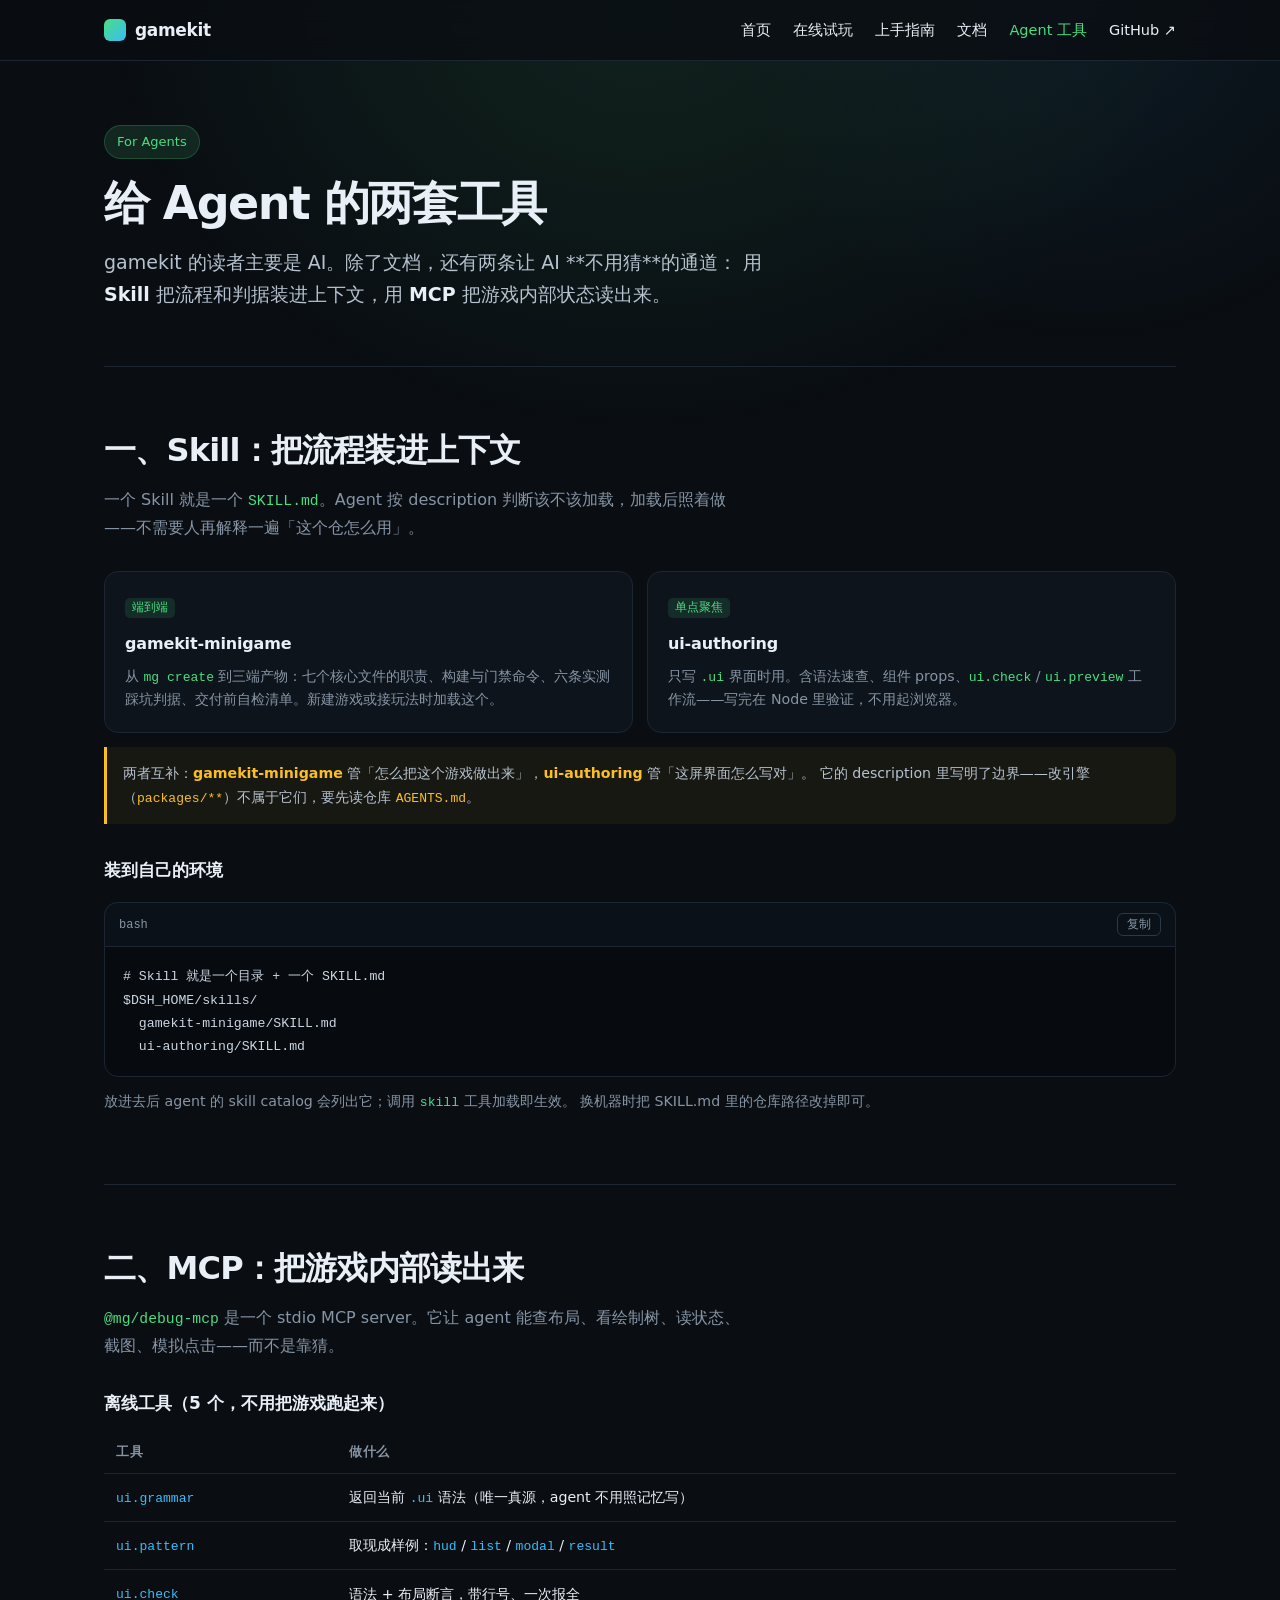
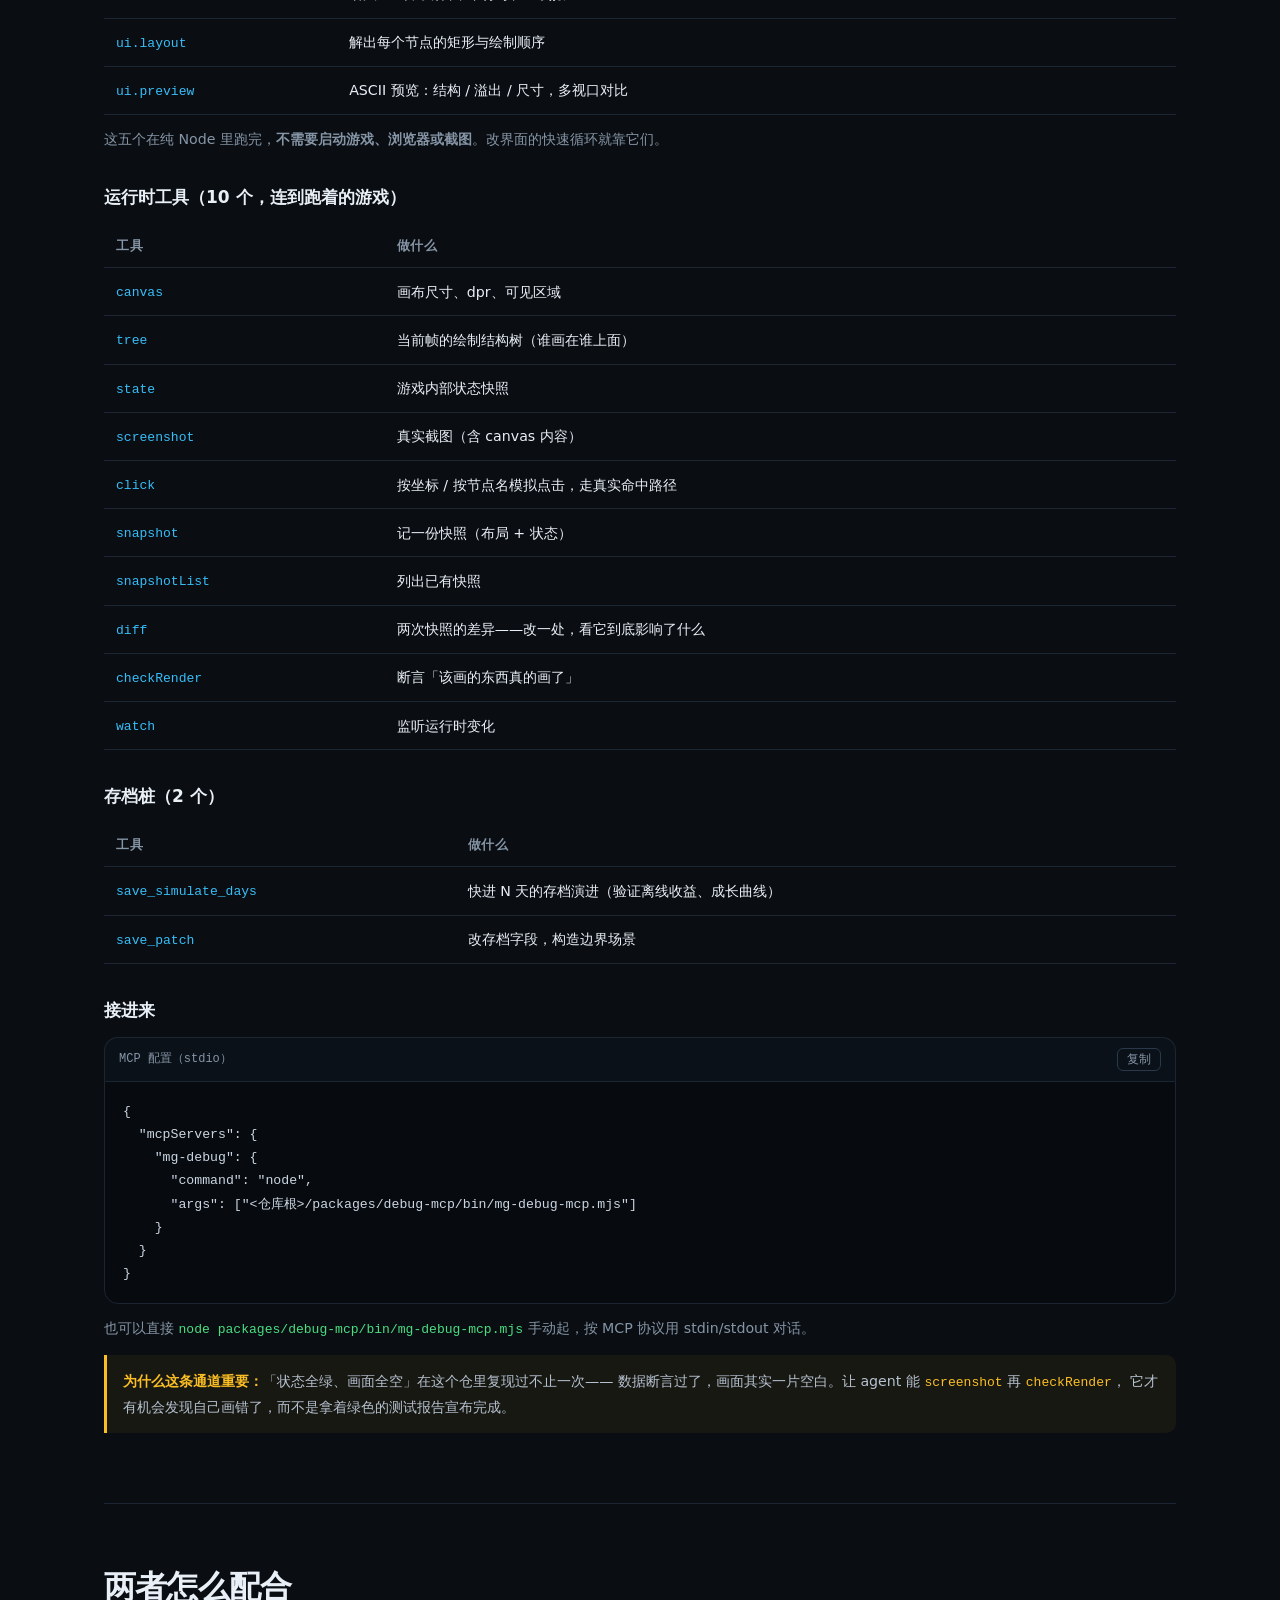
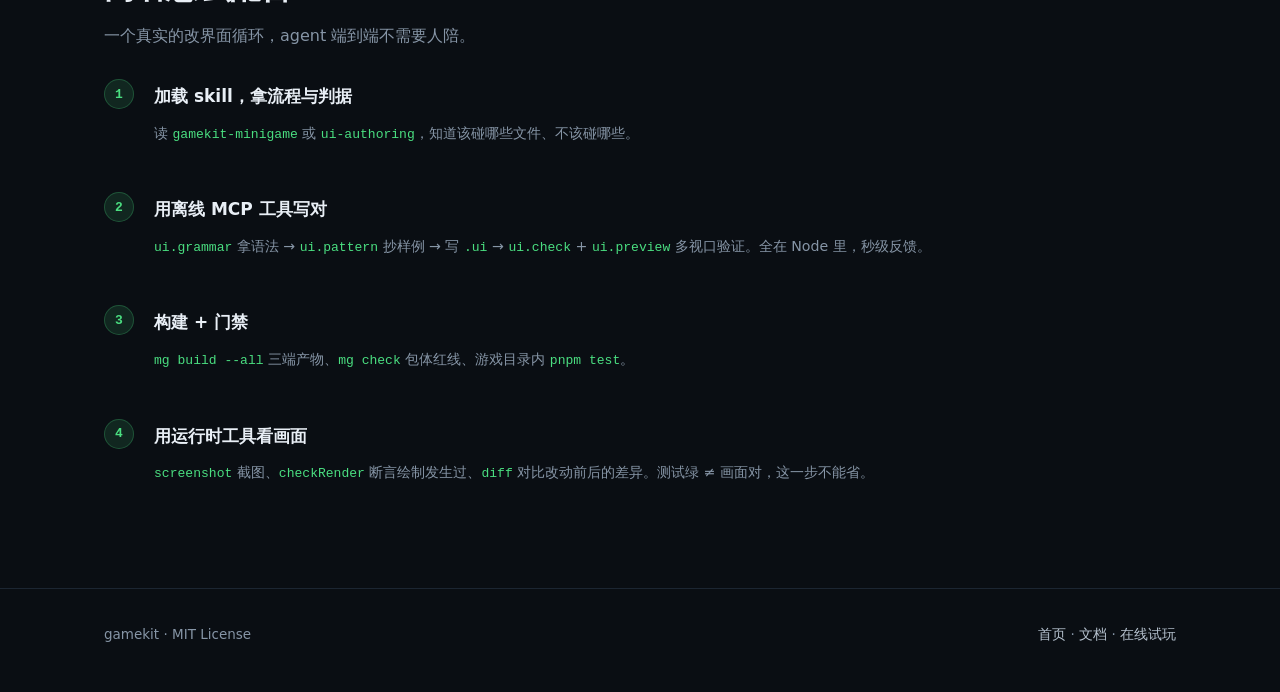
==== agent.html @ 09aaa3b7 "feat(agent): 新增 Agent 工具页（Skill 与 MCP 介绍），导航加一项并改成窄屏两行" ====
<!DOCTYPE html>
<html lang="zh-CN">
<head>
<meta charset="utf-8">
<meta name="viewport" content="width=device-width, initial-scale=1">
<title>Agent 工具 — gamekit</title>
<meta name="description" content="gamekit 给 AI 代理准备的两套工具：Skill（把流程与判据装进 agent 的上下文）和 MCP（把游戏内部状态暴露给 agent）。">
<link rel="icon" href="data:,">
<link rel="stylesheet" href="assets/style.css?v=5">
</head>
<body>

<header class="nav">
  <div class="nav-inner">
    <a class="logo" href="index.html"><span class="logo-mark"></span>gamekit</a>
    <nav class="nav-links">
      <a href="index.html">首页</a>
      <a href="play.html">在线试玩</a>
      <a href="guide.html">上手指南</a>
      <a href="docs.html">文档</a>
      <a href="agent.html">Agent 工具</a>
      <a href="https://github.com/ahao0150/gamekit">GitHub ↗</a>
    </nav>
  </div>
</header>

<main class="wrap">

  <section style="border-top:0;padding-top:64px">
    <span class="eyebrow">For Agents</span>
    <h1 style="font-size:clamp(30px,5vw,46px)">给 Agent 的两套工具</h1>
    <p class="lede">
      gamekit 的读者主要是 AI。除了文档，还有两条让 AI **不用猜**的通道：
      用 <strong>Skill</strong> 把流程和判据装进上下文，用 <strong>MCP</strong> 把游戏内部状态读出来。
    </p>
  </section>

  <section>
    <div class="section-head">
      <h2>一、Skill：把流程装进上下文</h2>
      <p>一个 Skill 就是一个 <code>SKILL.md</code>。Agent 按 description 判断该不该加载，加载后照着做——不需要人再解释一遍「这个仓怎么用」。</p>
    </div>

    <div class="grid grid-2">
      <div class="card">
        <span class="tag">端到端</span>
        <h3>gamekit-minigame</h3>
        <p>从 <code>mg create</code> 到三端产物：七个核心文件的职责、构建与门禁命令、六条实测踩坑判据、交付前自检清单。新建游戏或接玩法时加载这个。</p>
      </div>
      <div class="card">
        <span class="tag">单点聚焦</span>
        <h3>ui-authoring</h3>
        <p>只写 <code>.ui</code> 界面时用。含语法速查、组件 props、<code>ui.check</code> / <code>ui.preview</code> 工作流——写完在 Node 里验证，不用起浏览器。</p>
      </div>
    </div>

    <div class="note">
      两者互补：<strong>gamekit-minigame</strong> 管「怎么把这个游戏做出来」，<strong>ui-authoring</strong> 管「这屏界面怎么写对」。
      它的 description 里写明了边界——改引擎（<code>packages/**</code>）不属于它们，要先读仓库 <code>AGENTS.md</code>。
    </div>

    <h3 style="margin-top:32px;font-size:17px">装到自己的环境</h3>
    <div class="code-block">
      <div class="code-head"><span>bash</span><button class="copy">复制</button></div>
      <pre><code># Skill 就是一个目录 + 一个 SKILL.md
$DSH_HOME/skills/
  gamekit-minigame/SKILL.md
  ui-authoring/SKILL.md</code></pre>
    </div>
    <p style="color:var(--muted);font-size:14.2px;margin-top:12px">
      放进去后 agent 的 skill catalog 会列出它；调用 <code>skill</code> 工具加载即生效。
      换机器时把 SKILL.md 里的仓库路径改掉即可。
    </p>
  </section>

  <section>
    <div class="section-head">
      <h2>二、MCP：把游戏内部读出来</h2>
      <p><code>@mg/debug-mcp</code> 是一个 stdio MCP server。它让 agent 能查布局、看绘制树、读状态、截图、模拟点击——而不是靠猜。</p>
    </div>

    <h3 style="font-size:17px;margin-bottom:12px">离线工具（5 个，不用把游戏跑起来）</h3>
    <table>
      <thead><tr><th>工具</th><th>做什么</th></tr></thead>
      <tbody>
        <tr><td><code>ui.grammar</code></td><td>返回当前 <code>.ui</code> 语法（唯一真源，agent 不用照记忆写）</td></tr>
        <tr><td><code>ui.pattern</code></td><td>取现成样例：<code>hud</code> / <code>list</code> / <code>modal</code> / <code>result</code></td></tr>
        <tr><td><code>ui.check</code></td><td>语法 + 布局断言，带行号、一次报全</td></tr>
        <tr><td><code>ui.layout</code></td><td>解出每个节点的矩形与绘制顺序</td></tr>
        <tr><td><code>ui.preview</code></td><td>ASCII 预览：结构 / 溢出 / 尺寸，多视口对比</td></tr>
      </tbody>
    </table>
    <p style="color:var(--muted);font-size:14.2px;margin-top:12px">
      这五个在纯 Node 里跑完，<strong>不需要启动游戏、浏览器或截图</strong>。改界面的快速循环就靠它们。
    </p>

    <h3 style="font-size:17px;margin:32px 0 12px">运行时工具（10 个，连到跑着的游戏）</h3>
    <table>
      <thead><tr><th>工具</th><th>做什么</th></tr></thead>
      <tbody>
        <tr><td><code>canvas</code></td><td>画布尺寸、dpr、可见区域</td></tr>
        <tr><td><code>tree</code></td><td>当前帧的绘制结构树（谁画在谁上面）</td></tr>
        <tr><td><code>state</code></td><td>游戏内部状态快照</td></tr>
        <tr><td><code>screenshot</code></td><td>真实截图（含 canvas 内容）</td></tr>
        <tr><td><code>click</code></td><td>按坐标 / 按节点名模拟点击，走真实命中路径</td></tr>
        <tr><td><code>snapshot</code></td><td>记一份快照（布局 + 状态）</td></tr>
        <tr><td><code>snapshotList</code></td><td>列出已有快照</td></tr>
        <tr><td><code>diff</code></td><td>两次快照的差异——改一处，看它到底影响了什么</td></tr>
        <tr><td><code>checkRender</code></td><td>断言「该画的东西真的画了」</td></tr>
        <tr><td><code>watch</code></td><td>监听运行时变化</td></tr>
      </tbody>
    </table>

    <h3 style="font-size:17px;margin:32px 0 12px">存档桩（2 个）</h3>
    <table>
      <thead><tr><th>工具</th><th>做什么</th></tr></thead>
      <tbody>
        <tr><td><code>save_simulate_days</code></td><td>快进 N 天的存档演进（验证离线收益、成长曲线）</td></tr>
        <tr><td><code>save_patch</code></td><td>改存档字段，构造边界场景</td></tr>
      </tbody>
    </table>

    <h3 style="font-size:17px;margin:32px 0 12px">接进来</h3>
    <div class="code-block">
      <div class="code-head"><span>MCP 配置（stdio）</span><button class="copy">复制</button></div>
      <pre><code>{
  "mcpServers": {
    "mg-debug": {
      "command": "node",
      "args": ["&lt;仓库根&gt;/packages/debug-mcp/bin/mg-debug-mcp.mjs"]
    }
  }
}</code></pre>
    </div>
    <p style="color:var(--muted);font-size:14.2px;margin-top:12px">
      也可以直接 <code>node packages/debug-mcp/bin/mg-debug-mcp.mjs</code> 手动起，按 MCP 协议用 stdin/stdout 对话。
    </p>

    <div class="note">
      <strong>为什么这条通道重要：</strong>「状态全绿、画面全空」在这个仓里复现过不止一次——
      数据断言过了，画面其实一片空白。让 agent 能 <code>screenshot</code> 再 <code>checkRender</code>，
      它才有机会发现自己画错了，而不是拿着绿色的测试报告宣布完成。
    </div>
  </section>

  <section>
    <div class="section-head">
      <h2>两者怎么配合</h2>
      <p>一个真实的改界面循环，agent 端到端不需要人陪。</p>
    </div>
    <div class="step">
      <div class="step-num">1</div>
      <div>
        <h3>加载 skill，拿流程与判据</h3>
        <p>读 <code>gamekit-minigame</code> 或 <code>ui-authoring</code>，知道该碰哪些文件、不该碰哪些。</p>
      </div>
    </div>
    <div class="step">
      <div class="step-num">2</div>
      <div>
        <h3>用离线 MCP 工具写对</h3>
        <p><code>ui.grammar</code> 拿语法 → <code>ui.pattern</code> 抄样例 → 写 <code>.ui</code> → <code>ui.check</code> + <code>ui.preview</code> 多视口验证。全在 Node 里，秒级反馈。</p>
      </div>
    </div>
    <div class="step">
      <div class="step-num">3</div>
      <div>
        <h3>构建 + 门禁</h3>
        <p><code>mg build --all</code> 三端产物、<code>mg check</code> 包体红线、游戏目录内 <code>pnpm test</code>。</p>
      </div>
    </div>
    <div class="step">
      <div class="step-num">4</div>
      <div>
        <h3>用运行时工具看画面</h3>
        <p><code>screenshot</code> 截图、<code>checkRender</code> 断言绘制发生过、<code>diff</code> 对比改动前后的差异。测试绿 ≠ 画面对，这一步不能省。</p>
      </div>
    </div>
  </section>

</main>

<footer>
  <div class="wrap footer-inner">
    <span>gamekit · MIT License</span>
    <span><a href="index.html">首页</a> · <a href="docs.html">文档</a> · <a href="play.html">在线试玩</a></span>
  </div>
</footer>

<script src="assets/app.js"></script>
</body>
</html>
---- assets/style.css ----
/* gamekit 站点样式：深色 + 单强调色，无外部依赖，GitHub Pages 直接可用 */
:root {
  --bg: #0a0e13;
  --panel: #0e141b;
  --panel-hi: #121a23;
  --line: #1c2632;
  --line-hi: #2a3949;
  --ink: #e9eff6;
  --ink-dim: #b6c2cf;
  --muted: #8695a6;
  --accent: #4ade80;
  --accent-soft: rgba(74, 222, 128, 0.12);
  --blue: #38bdf8;
  --amber: #fbbf24;
  --radius: 14px;
  --max: 1120px;
  --mono: ui-monospace, SFMono-Regular, "SF Mono", Menlo, Consolas, "Liberation Mono", monospace;
}

* { box-sizing: border-box; }

html { scroll-behavior: smooth; }

body {
  margin: 0;
  background: var(--bg);
  color: var(--ink);
  font: 16px/1.7 system-ui, -apple-system, "Segoe UI", "PingFang SC", "Hiragino Sans GB", "Microsoft YaHei", sans-serif;
  -webkit-font-smoothing: antialiased;
}

/* 顶部光晕 */
body::before {
  content: "";
  position: fixed;
  inset: 0 0 auto 0;
  height: 620px;
  background:
    radial-gradient(60% 100% at 50% 0%, rgba(74, 222, 128, 0.1), transparent 70%),
    radial-gradient(40% 80% at 85% 0%, rgba(56, 189, 248, 0.07), transparent 70%);
  pointer-events: none;
  z-index: 0;
}

a { color: var(--ink); text-decoration: none; transition: color 0.16s; }
a:hover { color: var(--accent); }

.wrap { position: relative; z-index: 1; max-width: var(--max); margin: 0 auto; padding: 0 24px; }

/* —— 导航 —— */
.nav {
  position: sticky; top: 0; z-index: 10;
  backdrop-filter: blur(12px);
  background: rgba(10, 14, 19, 0.82);
  border-bottom: 1px solid var(--line);
}
.nav-inner {
  display: flex; align-items: center; gap: 28px;
  height: 60px; max-width: var(--max); margin: 0 auto; padding: 0 24px;
}
.logo { display: flex; align-items: center; gap: 9px; font-weight: 700; font-size: 17px; letter-spacing: -0.02em; }
.logo-mark {
  width: 22px; height: 22px; border-radius: 6px;
  background: linear-gradient(135deg, var(--accent), var(--blue));
}
.nav-links { display: flex; gap: 22px; margin-left: auto; font-size: 14.5px; color: var(--ink-dim); }
.nav-links a:hover, .nav-links a.active { color: var(--accent); }

/* —— Hero —— */
.hero { padding: 86px 0 62px; }
.eyebrow {
  display: inline-flex; align-items: center; gap: 8px;
  font-size: 13px; color: var(--accent);
  background: var(--accent-soft);
  border: 1px solid rgba(74, 222, 128, 0.22);
  border-radius: 999px; padding: 5px 12px;
}
h1 {
  font-size: clamp(38px, 6vw, 62px);
  line-height: 1.06; letter-spacing: -0.035em;
  margin: 20px 0 0;
}
h1 .grad {
  background: linear-gradient(100deg, var(--accent), var(--blue));
  -webkit-background-clip: text; background-clip: text; color: transparent;
}
.lede { font-size: clamp(16px, 2vw, 19px); color: var(--ink-dim); max-width: 680px; margin: 18px 0 0; }
.lede strong { color: var(--ink); font-weight: 600; }

.badges { display: flex; flex-wrap: wrap; gap: 8px; margin-top: 26px; }
.badge {
  font: 500 12.5px/1 var(--mono); color: var(--ink-dim);
  border: 1px solid var(--line-hi); border-radius: 7px;
  padding: 7px 10px; background: var(--panel);
}

.actions { display: flex; flex-wrap: wrap; gap: 12px; margin-top: 30px; }
.btn {
  display: inline-flex; align-items: center; gap: 8px;
  height: 44px; padding: 0 20px; border-radius: 10px;
  font-weight: 600; font-size: 14.5px;
  border: 1px solid transparent; transition: 0.18s;
}
.btn-primary { background: var(--accent); color: #05130b; }
.btn-primary:hover { background: #6ee7a0; color: #05130b; transform: translateY(-1px); }
.btn-ghost { border-color: var(--line-hi); color: var(--ink); background: var(--panel); }
.btn-ghost:hover { border-color: var(--accent); color: var(--accent); }

/* —— 区块 —— */
section { padding: 56px 0; border-top: 1px solid var(--line); }
.section-head { margin-bottom: 30px; }
h2 { font-size: clamp(24px, 3.4vw, 32px); letter-spacing: -0.025em; margin: 0 0 8px; }
.section-head p { color: var(--muted); margin: 0; max-width: 640px; }

/* —— 卡片 —— */
.grid { display: grid; gap: 14px; }
.grid-2 { grid-template-columns: repeat(2, minmax(0, 1fr)); }
.grid-3 { grid-template-columns: repeat(3, minmax(0, 1fr)); }
.grid-4 { grid-template-columns: repeat(4, minmax(0, 1fr)); }

.card {
  background: var(--panel); border: 1px solid var(--line);
  border-radius: var(--radius); padding: 20px; transition: 0.18s;
}
.card:hover { border-color: var(--line-hi); background: var(--panel-hi); transform: translateY(-2px); }
.card h3 { font-size: 16px; margin: 0 0 8px; letter-spacing: -0.01em; }
.card p { margin: 0; color: var(--muted); font-size: 14.2px; line-height: 1.65; }
.card .tag {
  display: inline-block; font: 500 11.5px/1 var(--mono); color: var(--accent);
  background: var(--accent-soft); border-radius: 5px; padding: 4px 7px; margin-bottom: 12px;
}
.card-link { display: block; }
.card-link:hover h3 { color: var(--accent); }

/* —— 代码 —— */
.code-block { margin: 0; }
.code-head {
  display: flex; align-items: center; gap: 10px;
  font: 500 12px/1 var(--mono); color: var(--muted);
  background: #0a1118; border: 1px solid var(--line); border-bottom: 0;
  border-radius: var(--radius) var(--radius) 0 0; padding: 10px 14px;
}
pre {
  margin: 0; background: #070b10; border: 1px solid var(--line);
  border-radius: 0 0 var(--radius) var(--radius);
  padding: 18px; overflow-x: auto;
  font: 13.2px/1.75 var(--mono); color: #cbd6e2;
}
pre.plain { border-radius: var(--radius); }
code { font-family: var(--mono); font-size: 0.92em; color: var(--accent); overflow-wrap: anywhere; }
pre code { color: inherit; font-size: inherit; overflow-wrap: normal; }
.copy {
  margin-left: auto; cursor: pointer;
  background: none; border: 1px solid var(--line-hi); color: var(--muted);
  font: 500 11.5px/1 var(--mono); border-radius: 6px; padding: 5px 9px;
}
.copy:hover { color: var(--accent); border-color: var(--accent); }

/* —— 表格 —— */
table { width: 100%; border-collapse: collapse; font-size: 14.2px; }
th, td { text-align: left; padding: 11px 12px; border-bottom: 1px solid var(--line); }
th {
  color: var(--muted); font-weight: 600; font-size: 12.5px;
  text-transform: uppercase; letter-spacing: 0.04em;
}
td code { color: var(--blue); }

/* —— 文档列表 —— */
.doc-row { display: flex; align-items: baseline; gap: 14px; padding: 14px 0; border-bottom: 1px solid var(--line); }
.doc-row:last-child { border-bottom: 0; }
.doc-row .name { font: 600 14.5px/1.4 var(--mono); color: var(--ink); flex: 0 0 215px; }
.doc-row .desc { color: var(--muted); font-size: 14px; }
.doc-row:hover .name { color: var(--accent); }

/* —— 步骤 —— */
.step { display: grid; grid-template-columns: 34px 1fr; gap: 16px; margin-bottom: 34px; }
.step-num {
  width: 30px; height: 30px; border-radius: 50%;
  display: grid; place-items: center;
  font: 600 13px/1 var(--mono); color: var(--accent);
  background: var(--accent-soft); border: 1px solid rgba(74, 222, 128, 0.25);
}
.step h3 { margin: 3px 0 10px; font-size: 17px; }
.step p { color: var(--muted); margin: 0 0 12px; font-size: 14.2px; }

/* —— 提示 —— */
.note {
  border-left: 3px solid var(--amber);
  background: rgba(251, 191, 36, 0.06);
  border-radius: 0 10px 10px 0;
  padding: 14px 16px; color: var(--ink-dim); font-size: 14.2px; margin: 14px 0;
}
.note strong { color: var(--amber); }
.note code { color: var(--amber); }

/* —— 在线试玩 —— */
.play-layout { display: grid; grid-template-columns: 300px minmax(0, 1fr); gap: 28px; align-items: start; }
.play-list { display: grid; gap: 10px; }
.play-item {
  text-align: left; cursor: pointer; font: inherit; color: var(--ink);
  background: var(--panel); border: 1px solid var(--line); border-radius: 12px;
  padding: 14px 16px; transition: 0.18s;
}
.play-item:hover { border-color: var(--line-hi); background: var(--panel-hi); }
.play-item.active { border-color: var(--accent); background: var(--accent-soft); }
.play-name { display: block; font: 600 14.5px/1.4 var(--mono); }
.play-desc { display: block; color: var(--muted); font-size: 13px; line-height: 1.55; margin-top: 5px; }

.play-stage { display: grid; justify-items: center; gap: 14px; }
.device {
  /* 高度跟视口走，宽度按游戏 390:844 的比例同步，画面不被拉伸 */
  --h: min(760px, calc(100vh - 330px));
  height: var(--h);
  width: calc(var(--h) * 390 / 844 + 16px);
  display: flex; flex-direction: column;
  background: #000; border: 8px solid #1b242f; border-radius: 26px;
  overflow: hidden; box-shadow: 0 24px 60px rgba(0, 0, 0, 0.5);
}
.device-bar { display: flex; align-items: center; gap: 6px; padding: 7px 10px; background: #131c25; }
.device-bar .dot { width: 7px; height: 7px; border-radius: 50%; background: #2f3d4c; }
.device-title { margin-left: 6px; font: 500 11px/1 var(--mono); color: var(--muted); }
.device iframe { flex: 1; width: 100%; border: 0; background: #2b241c; display: block; }
.play-hint { color: var(--muted); font-size: 13px; line-height: 1.6; text-align: center; max-width: 430px; margin: 0; }

/* —— 页脚 —— */
footer { border-top: 1px solid var(--line); padding: 34px 0 46px; color: var(--muted); font-size: 13.5px; }
.footer-inner { display: flex; flex-wrap: wrap; gap: 16px; justify-content: space-between; }
footer a { color: var(--ink-dim); }
footer a:hover { color: var(--accent); }

/* —— 响应式 —— */
@media (max-width: 900px) {
  /* 窄屏不套画框：点卡片直接整屏运行 */
  .play-layout { grid-template-columns: 1fr; }
  .play-stage { display: none; }
  .play-item { padding: 16px; }
}
@media (max-width: 980px) {
  .grid-4 { grid-template-columns: repeat(2, minmax(0, 1fr)); }
  .grid-3 { grid-template-columns: repeat(2, minmax(0, 1fr)); }
}
@media (max-width: 680px) {
  .grid-2, .grid-3, .grid-4 { grid-template-columns: 1fr; }
  .nav-links { gap: 14px; font-size: 13.5px; }
  .hero { padding: 56px 0 44px; }
  .doc-row { display: block; }
  .doc-row .name { flex: none; display: block; margin-bottom: 4px; }
}

@media (max-width: 560px) {
  /* 6 个导航项 + logo 在 390 宽放不下：改成两行（logo 一行、链接均分一行） */
  .nav-inner { flex-wrap: wrap; height: auto; padding: 10px 16px; row-gap: 8px; }
  .logo { width: 100%; font-size: 15px; }
  .nav-links { width: 100%; margin-left: 0; justify-content: space-between; gap: 6px; font-size: 12.5px; }
  .wrap { padding: 0 16px; }
}
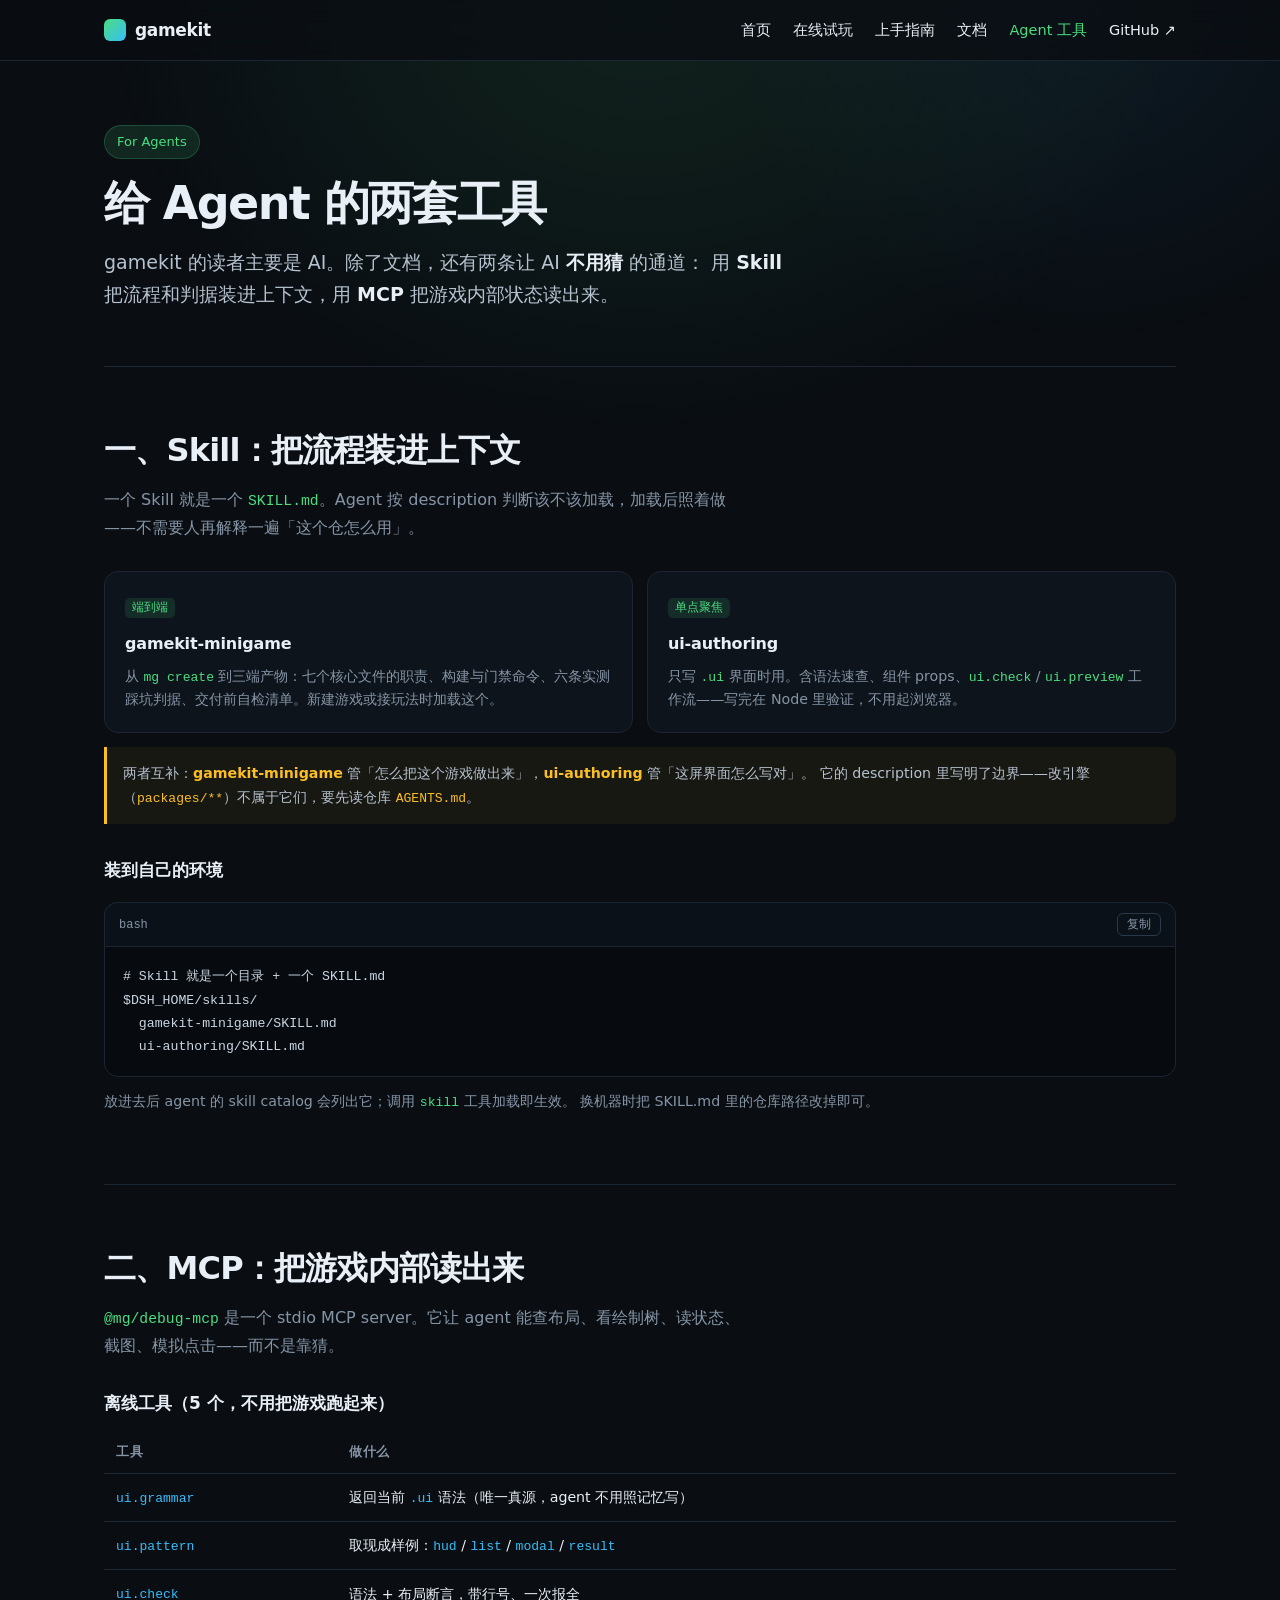
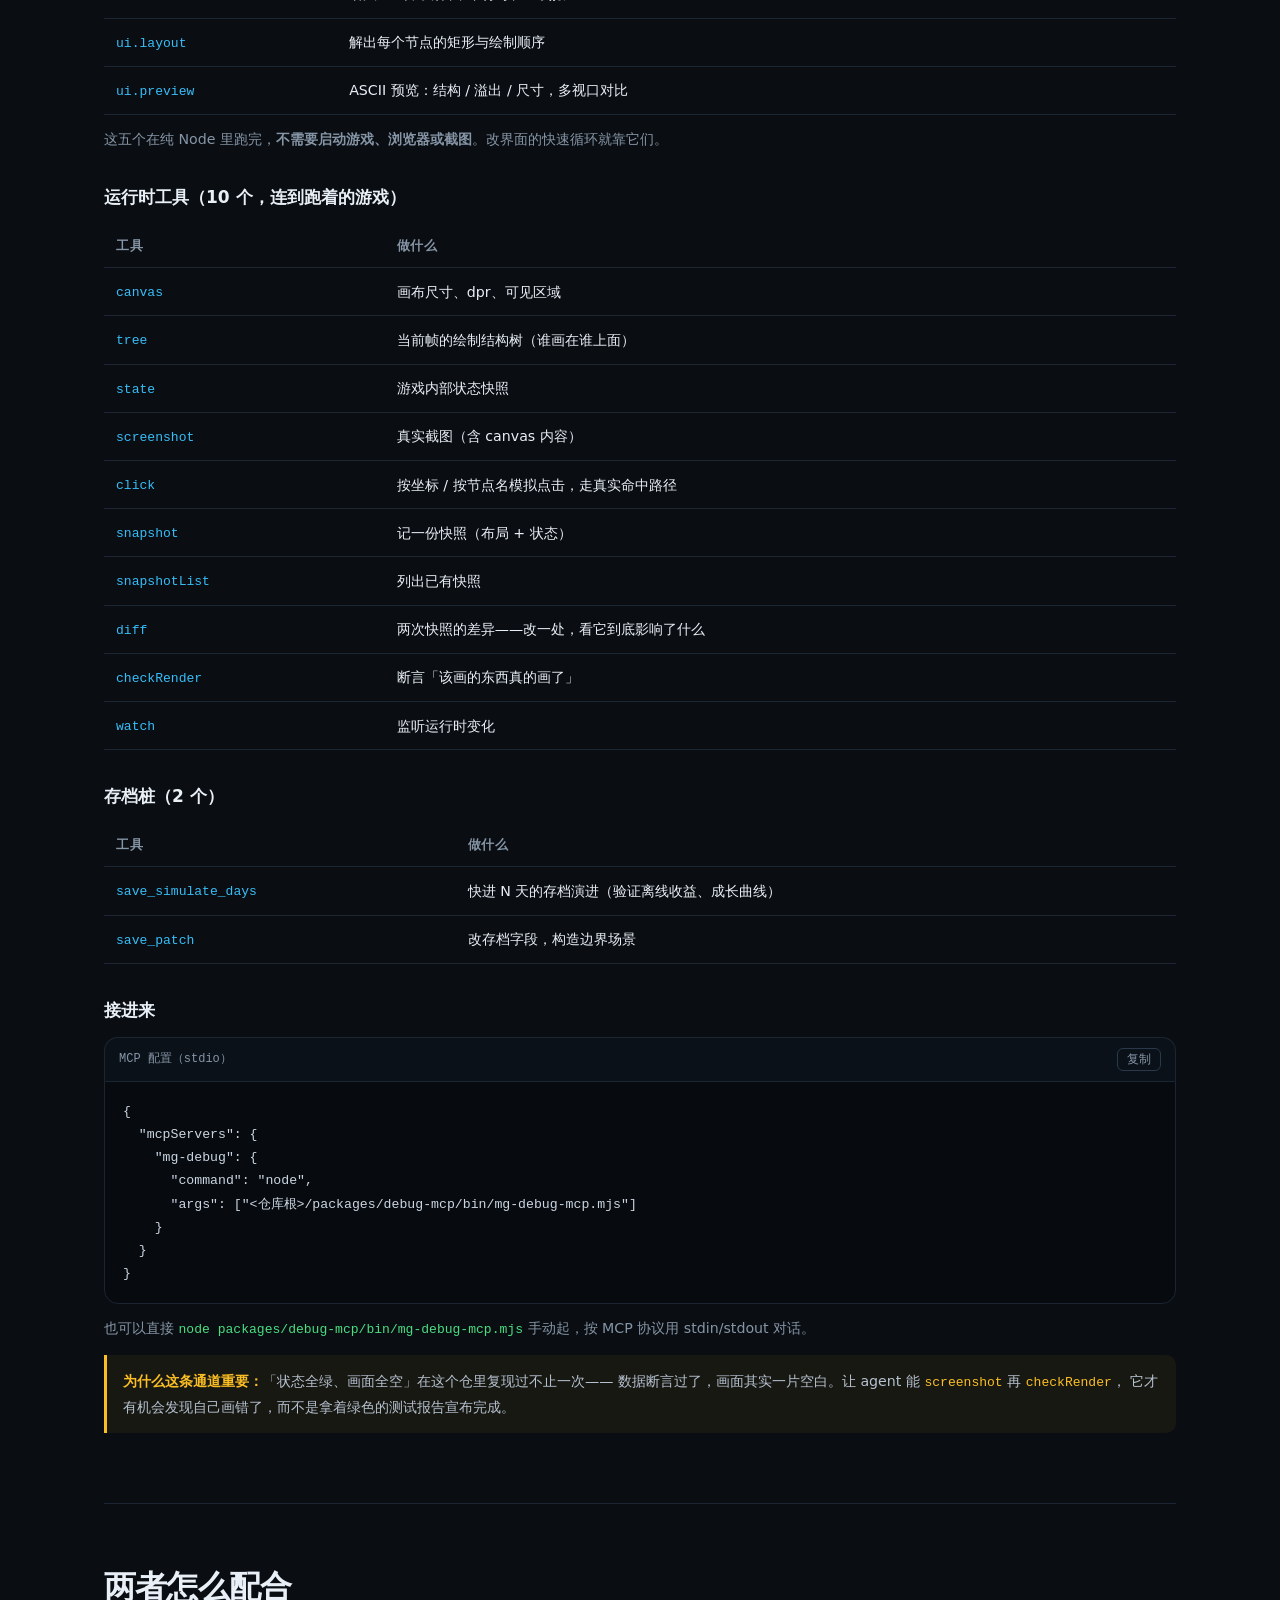
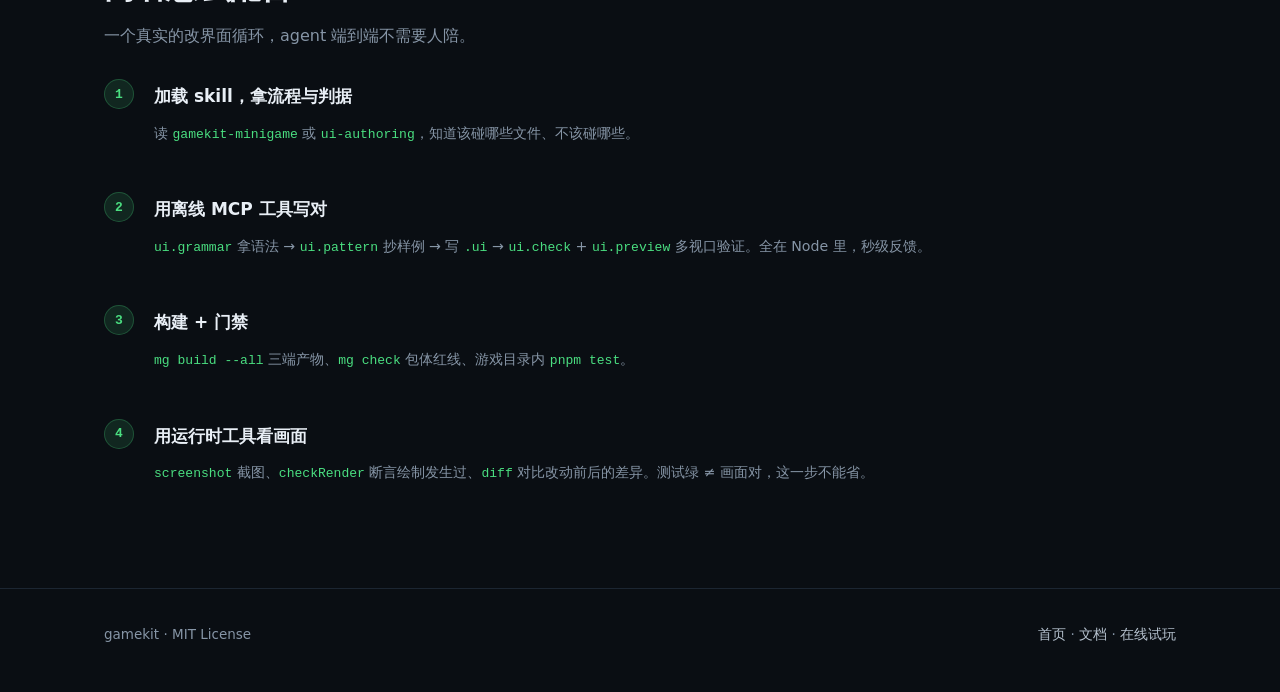
==== commit 231da67f: "fix(agent): 修掉 lede 里残留的 Markdown 星号" ====
--- a/agent.html
+++ b/agent.html
@@ -30,7 +30,7 @@
     <span class="eyebrow">For Agents</span>
     <h1 style="font-size:clamp(30px,5vw,46px)">给 Agent 的两套工具</h1>
     <p class="lede">
-      gamekit 的读者主要是 AI。除了文档，还有两条让 AI **不用猜**的通道：
+      gamekit 的读者主要是 AI。除了文档，还有两条让 AI <strong>不用猜</strong> 的通道：
       用 <strong>Skill</strong> 把流程和判据装进上下文，用 <strong>MCP</strong> 把游戏内部状态读出来。
     </p>
   </section>
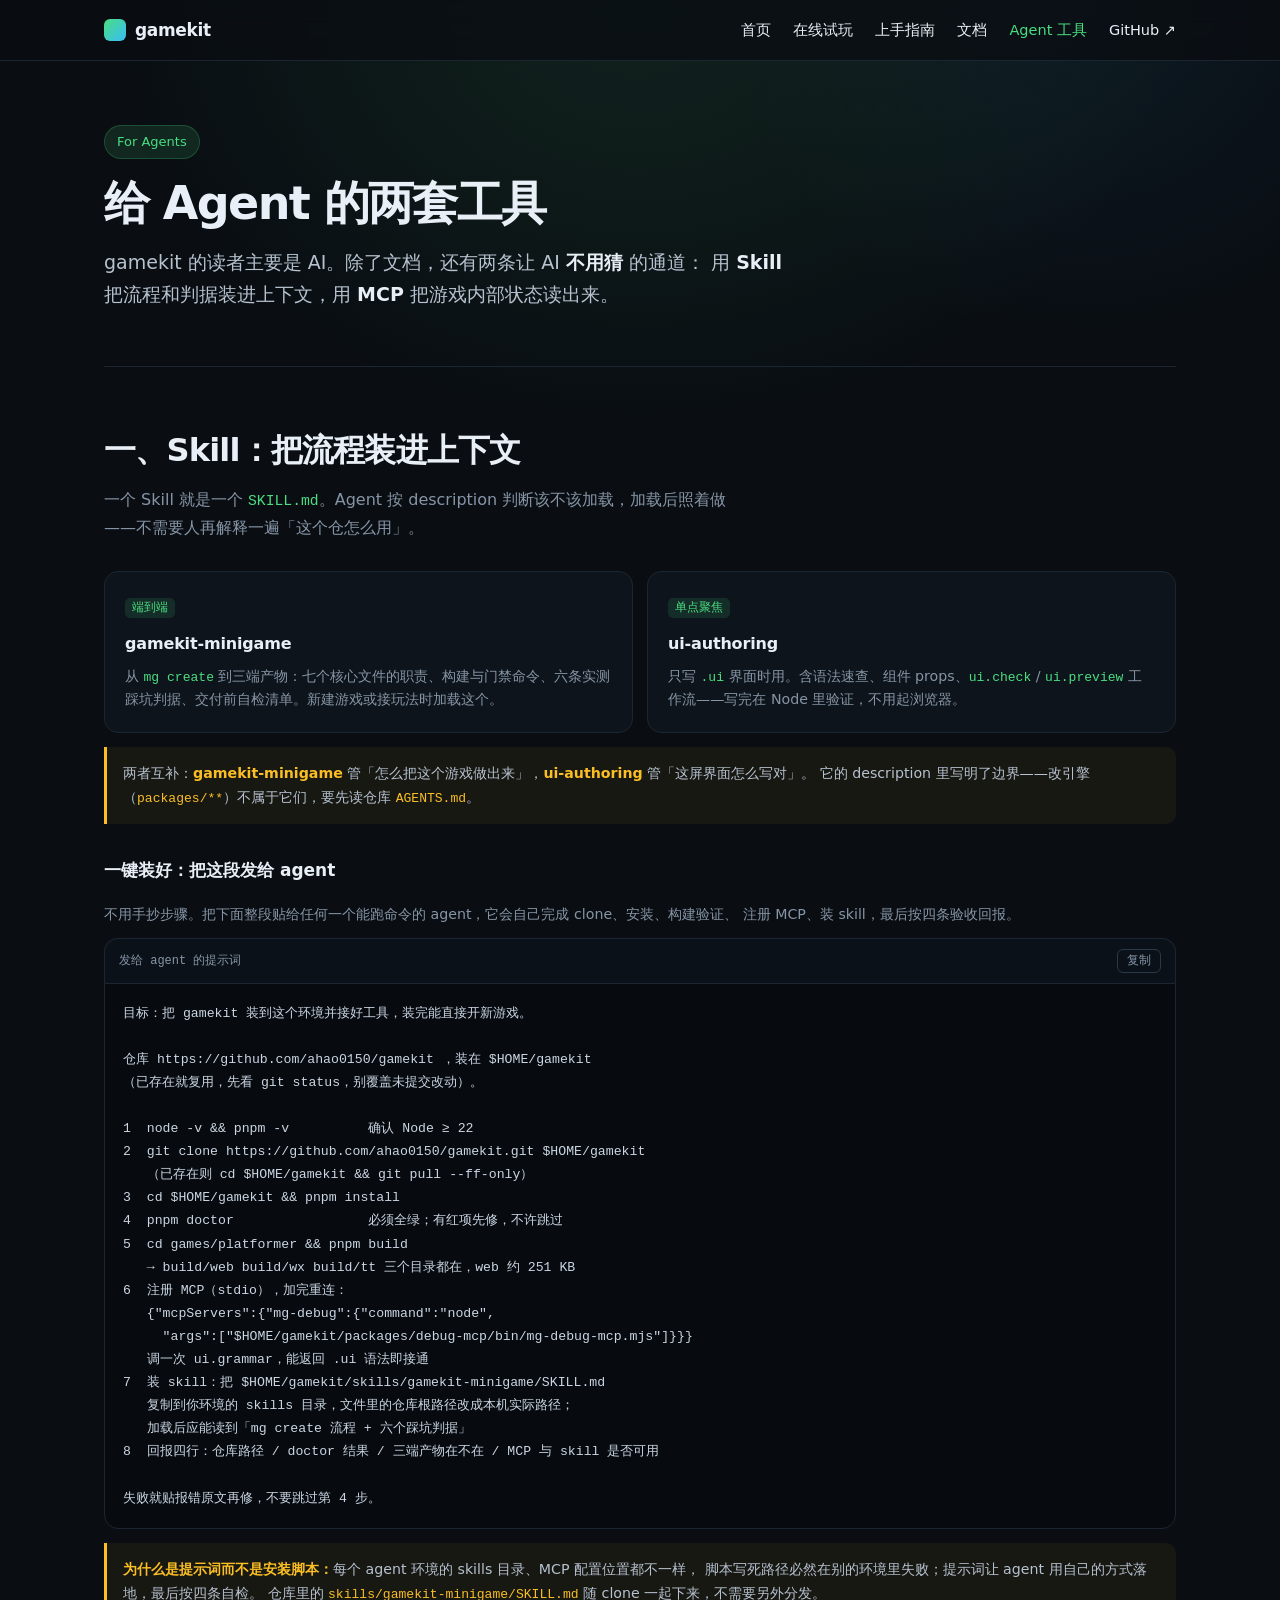
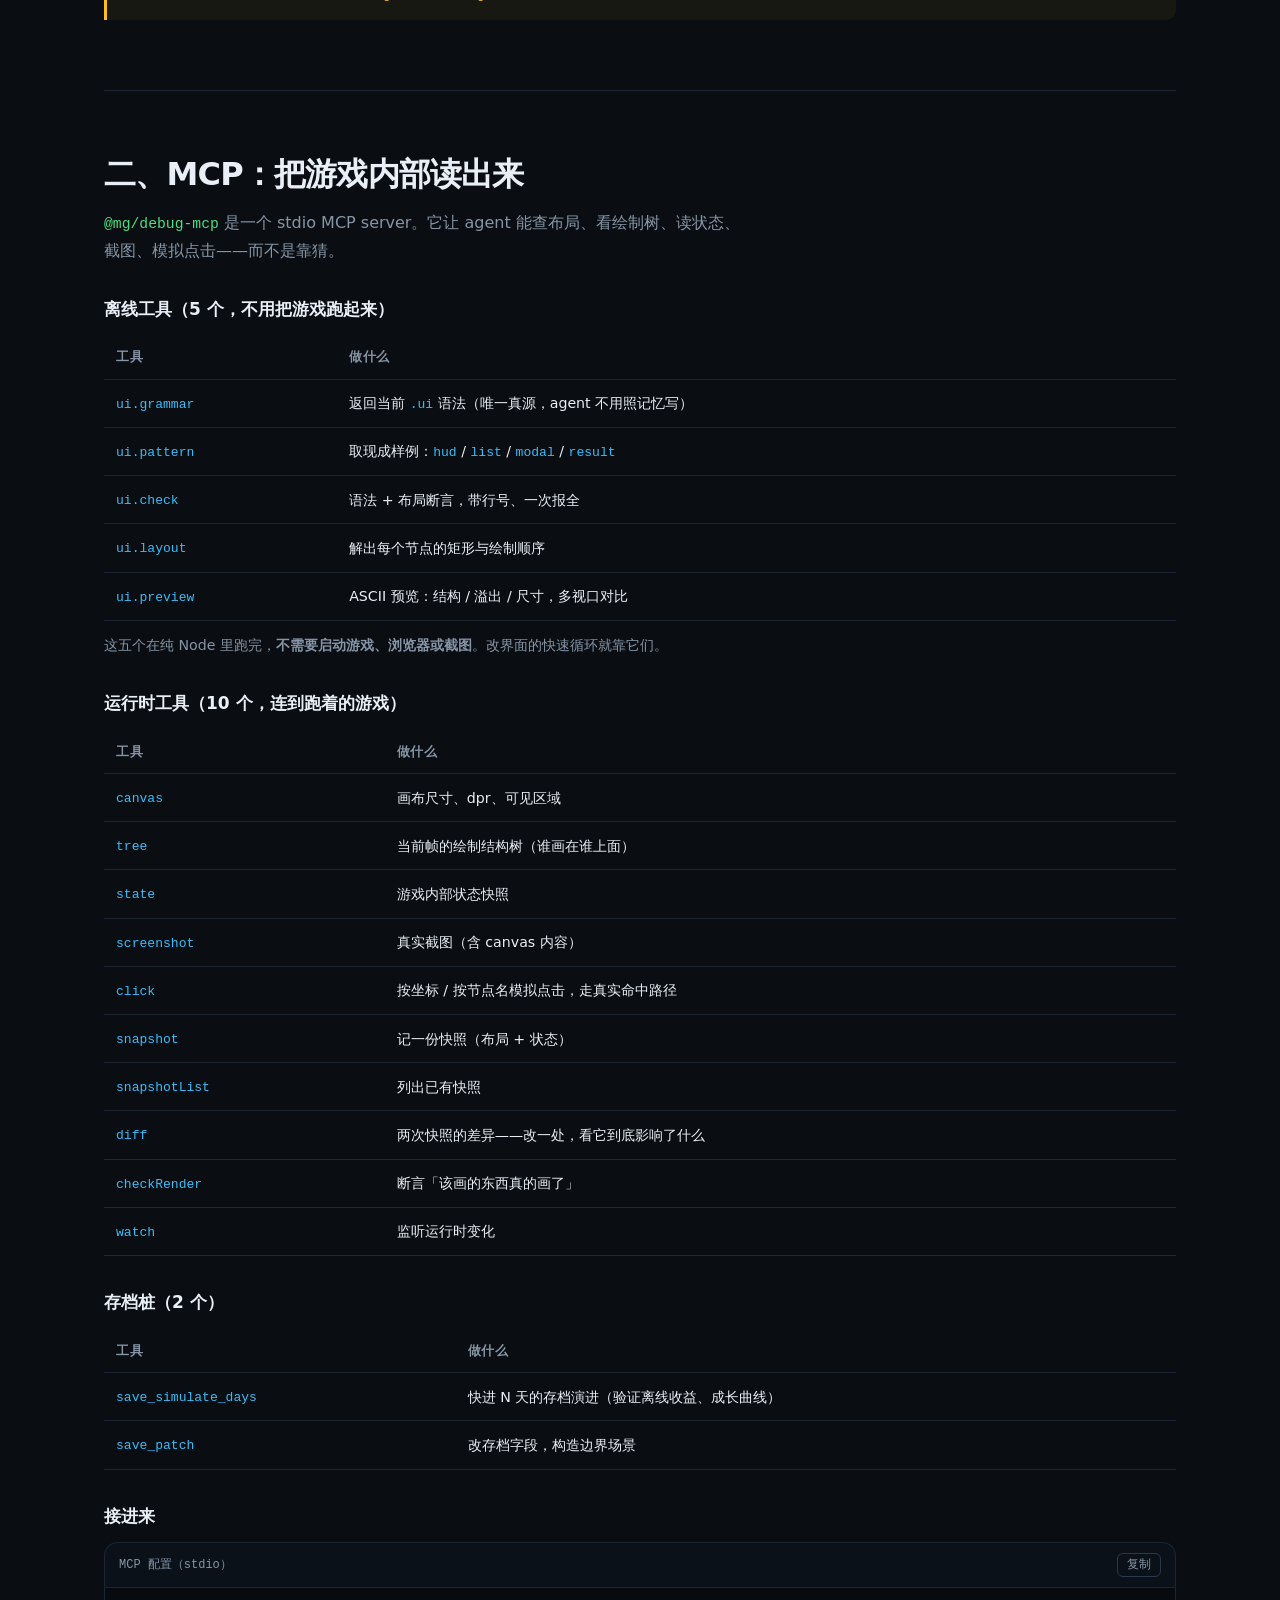
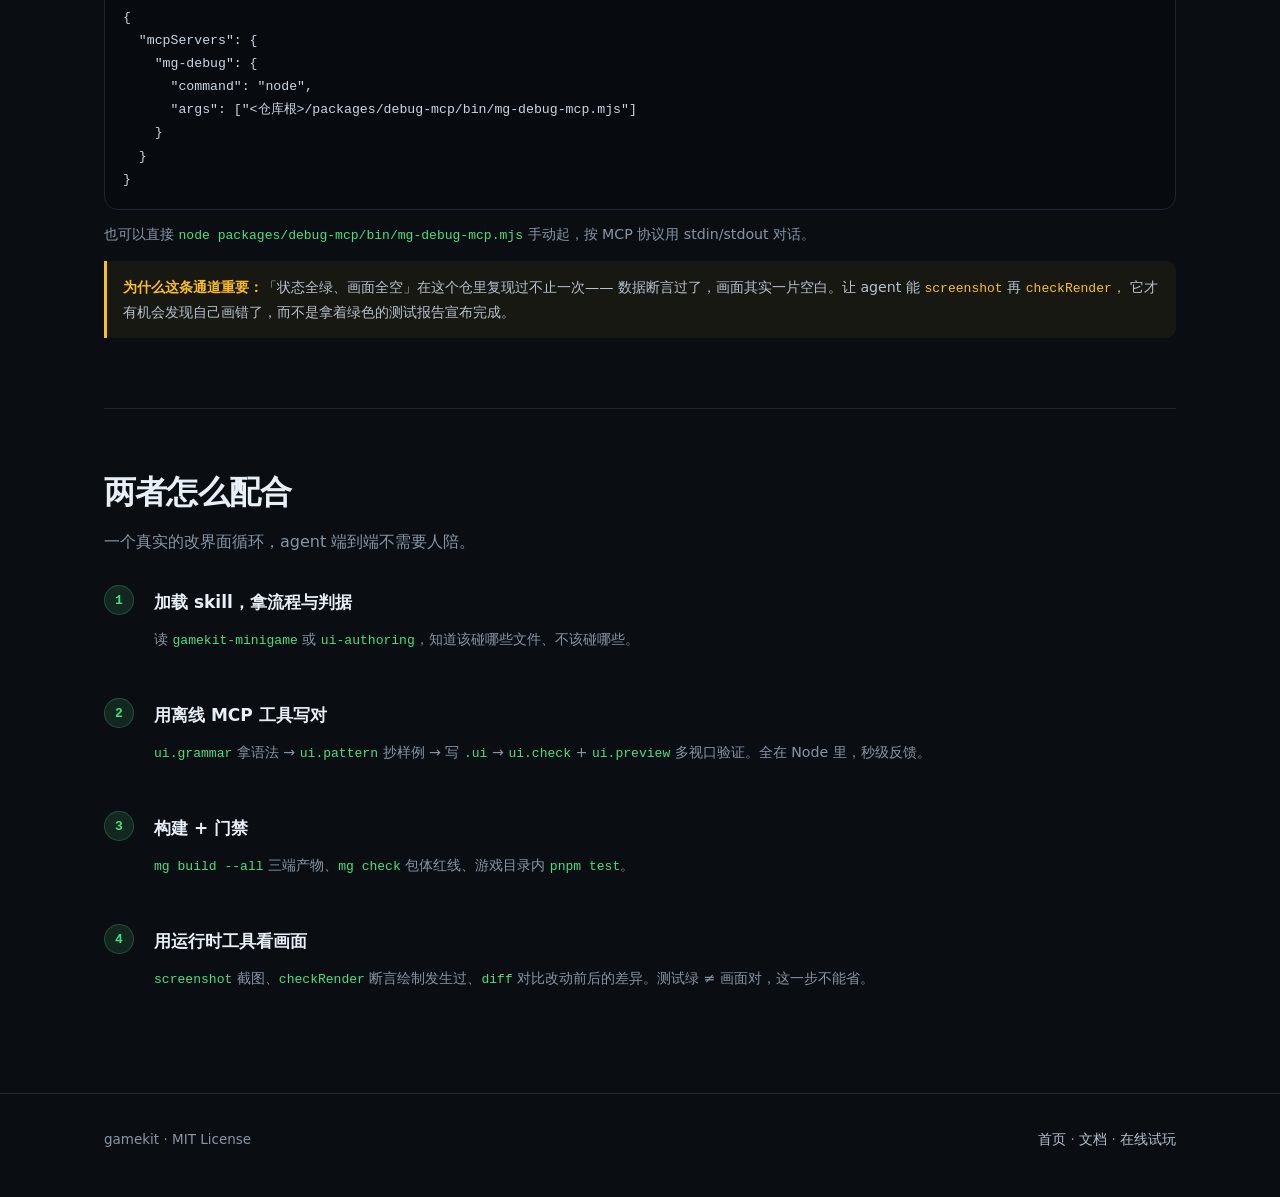
==== commit b8b0e57d: "feat(agent): 「一键装好」改成发给 agent 的提示词，替代手抄步骤" ====
--- a/agent.html
+++ b/agent.html
@@ -59,18 +59,41 @@
       它的 description 里写明了边界——改引擎（<code>packages/**</code>）不属于它们，要先读仓库 <code>AGENTS.md</code>。
     </div>
 
-    <h3 style="margin-top:32px;font-size:17px">装到自己的环境</h3>
+    <h3 style="margin-top:32px;font-size:17px">一键装好：把这段发给 agent</h3>
+    <p style="color:var(--muted);font-size:14.2px;margin:0 0 12px">
+      不用手抄步骤。把下面整段贴给任何一个能跑命令的 agent，它会自己完成 clone、安装、构建验证、
+      注册 MCP、装 skill，最后按四条验收回报。
+    </p>
     <div class="code-block">
-      <div class="code-head"><span>bash</span><button class="copy">复制</button></div>
-      <pre><code># Skill 就是一个目录 + 一个 SKILL.md
-$DSH_HOME/skills/
-  gamekit-minigame/SKILL.md
-  ui-authoring/SKILL.md</code></pre>
-    </div>
-    <p style="color:var(--muted);font-size:14.2px;margin-top:12px">
-      放进去后 agent 的 skill catalog 会列出它；调用 <code>skill</code> 工具加载即生效。
-      换机器时把 SKILL.md 里的仓库路径改掉即可。
-    </p>
+      <div class="code-head"><span>发给 agent 的提示词</span><button class="copy">复制</button></div>
+      <pre><code>目标：把 gamekit 装到这个环境并接好工具，装完能直接开新游戏。
+
+仓库 https://github.com/ahao0150/gamekit ，装在 $HOME/gamekit
+（已存在就复用，先看 git status，别覆盖未提交改动）。
+
+1  node -v &amp;&amp; pnpm -v          确认 Node ≥ 22
+2  git clone https://github.com/ahao0150/gamekit.git $HOME/gamekit
+   （已存在则 cd $HOME/gamekit &amp;&amp; git pull --ff-only）
+3  cd $HOME/gamekit &amp;&amp; pnpm install
+4  pnpm doctor                 必须全绿；有红项先修，不许跳过
+5  cd games/platformer &amp;&amp; pnpm build
+   → build/web build/wx build/tt 三个目录都在，web 约 251 KB
+6  注册 MCP（stdio），加完重连：
+   {"mcpServers":{"mg-debug":{"command":"node",
+     "args":["$HOME/gamekit/packages/debug-mcp/bin/mg-debug-mcp.mjs"]}}}
+   调一次 ui.grammar，能返回 .ui 语法即接通
+7  装 skill：把 $HOME/gamekit/skills/gamekit-minigame/SKILL.md
+   复制到你环境的 skills 目录，文件里的仓库根路径改成本机实际路径；
+   加载后应能读到「mg create 流程 + 六个踩坑判据」
+8  回报四行：仓库路径 / doctor 结果 / 三端产物在不在 / MCP 与 skill 是否可用
+
+失败就贴报错原文再修，不要跳过第 4 步。</code></pre>
+    </div>
+    <div class="note">
+      <strong>为什么是提示词而不是安装脚本：</strong>每个 agent 环境的 skills 目录、MCP 配置位置都不一样，
+      脚本写死路径必然在别的环境里失败；提示词让 agent 用自己的方式落地，最后按四条自检。
+      仓库里的 <code>skills/gamekit-minigame/SKILL.md</code> 随 clone 一起下来，不需要另外分发。
+    </div>
   </section>
 
   <section>
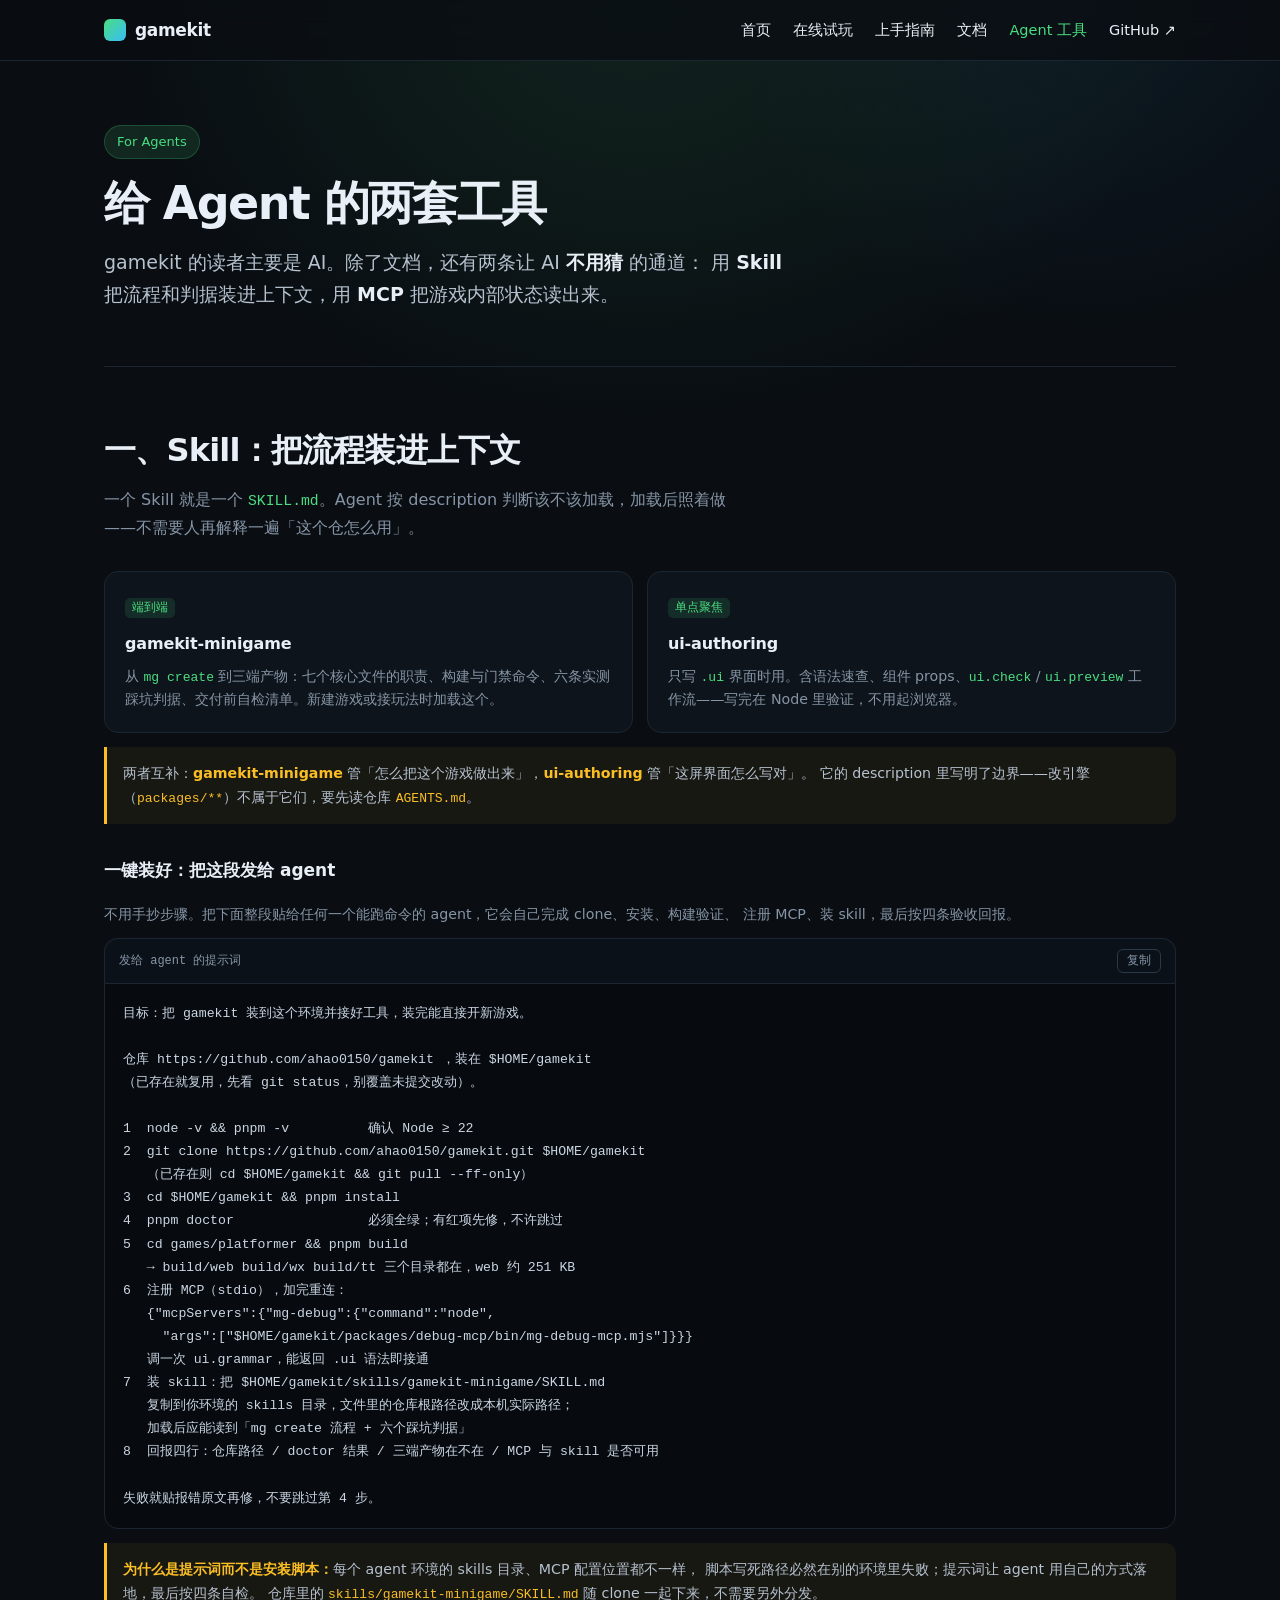
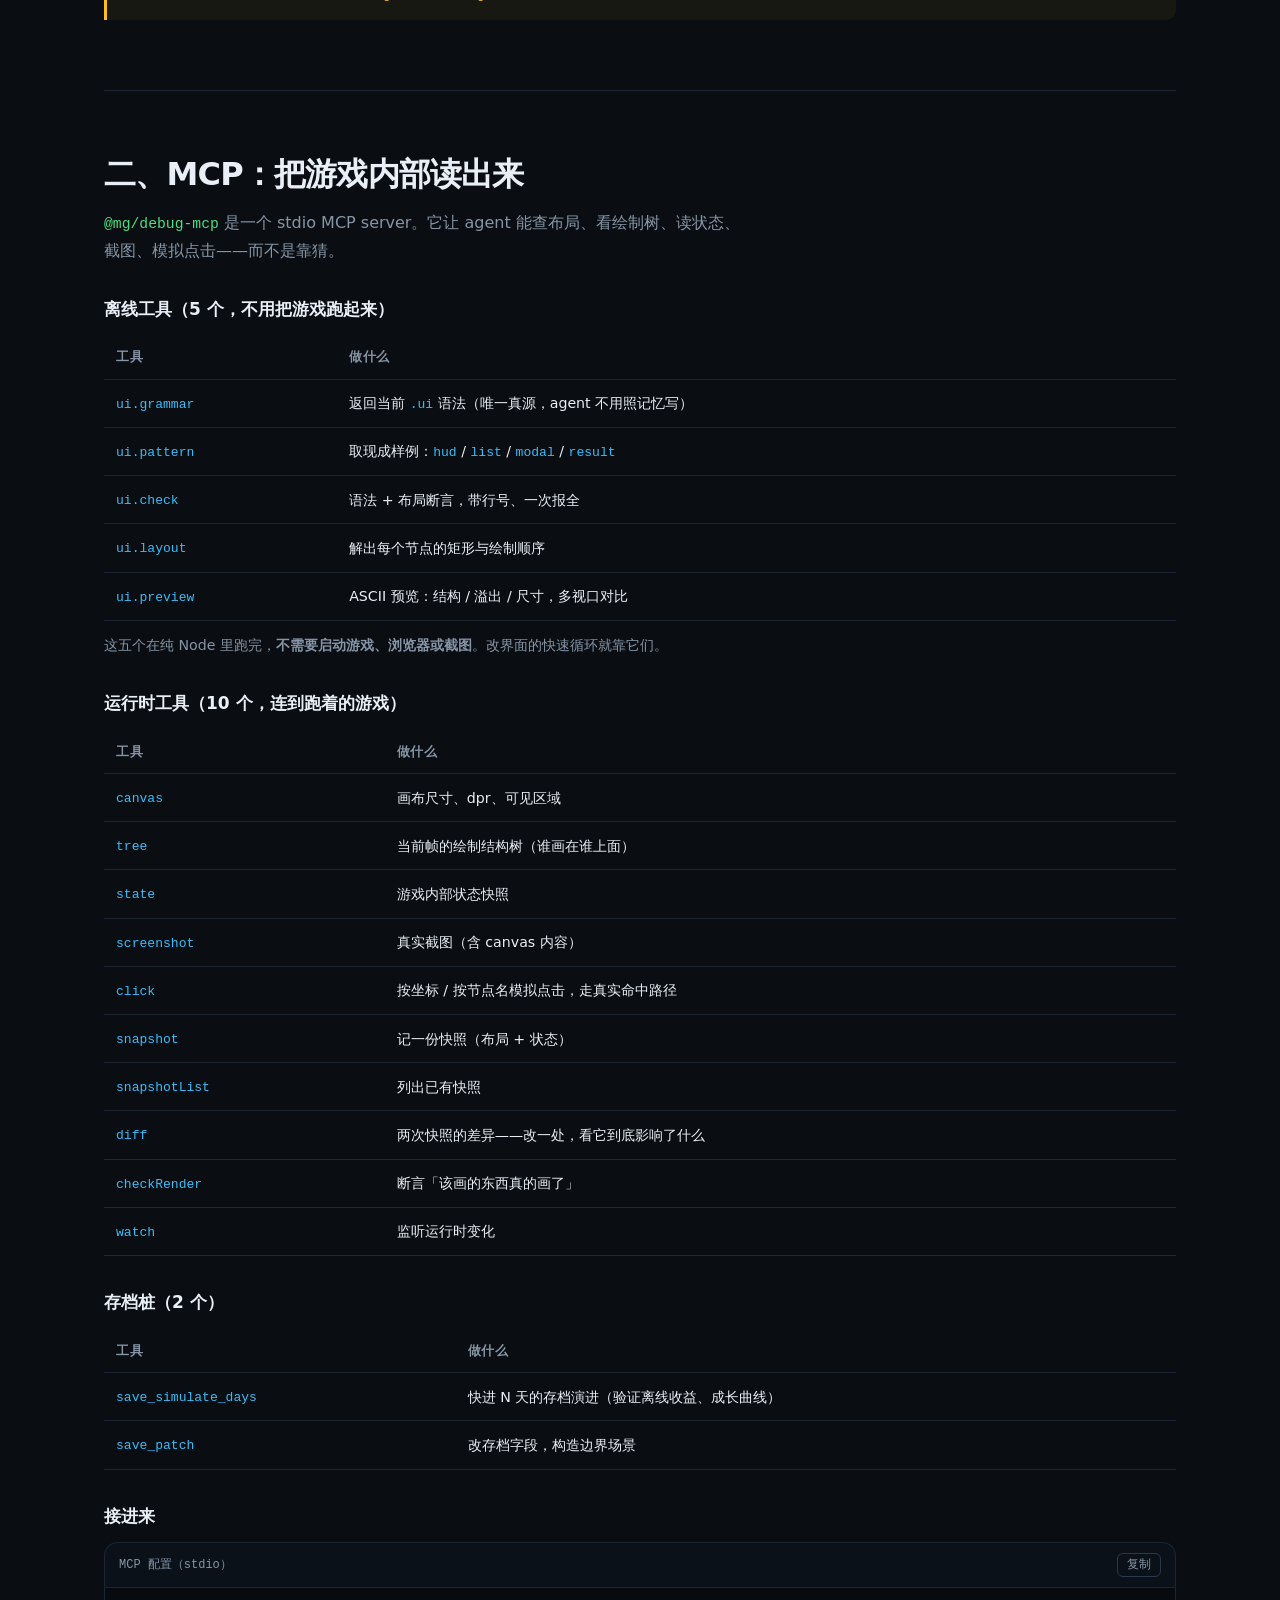
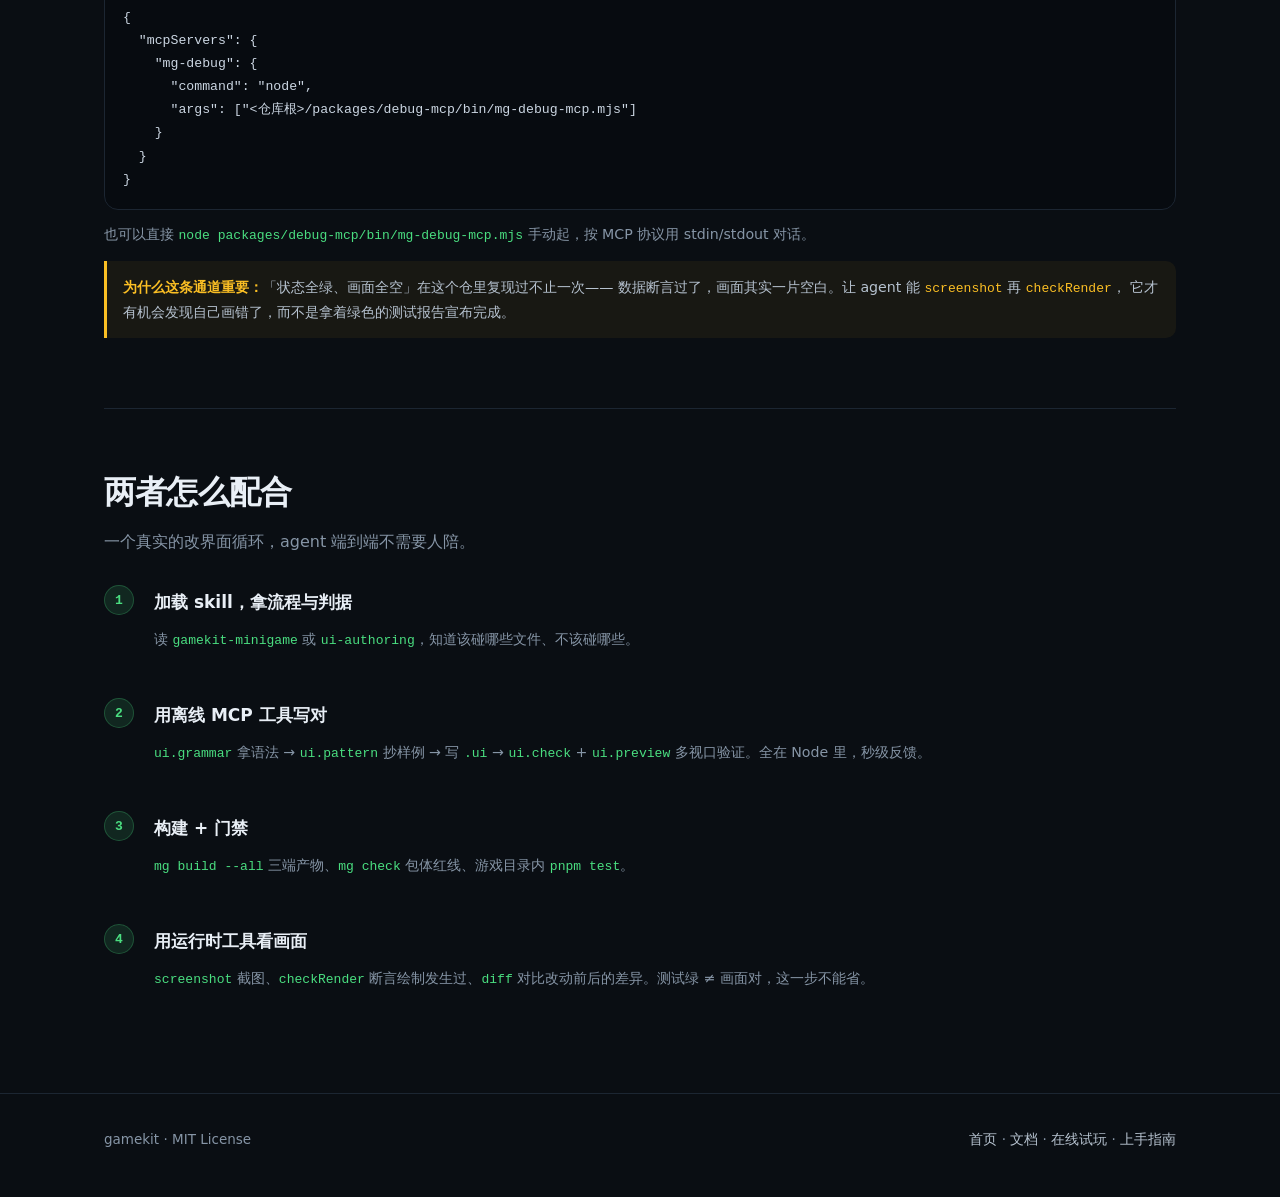
==== commit 4bd46f33: "feat(nav): 每个 tab 的正文与页脚都加上 Agent 工具入口 - index: 文档区 3 卡扩成 4 卡（grid-4），新增 Agent 工具卡 - guide: 下一步 3 卡扩" ====
--- a/agent.html
+++ b/agent.html
@@ -206,7 +206,7 @@
 <footer>
   <div class="wrap footer-inner">
     <span>gamekit · MIT License</span>
-    <span><a href="index.html">首页</a> · <a href="docs.html">文档</a> · <a href="play.html">在线试玩</a></span>
+    <span><a href="index.html">首页</a> · <a href="docs.html">文档</a> · <a href="play.html">在线试玩</a> · <a href="guide.html">上手指南</a></span>
   </div>
 </footer>
 
